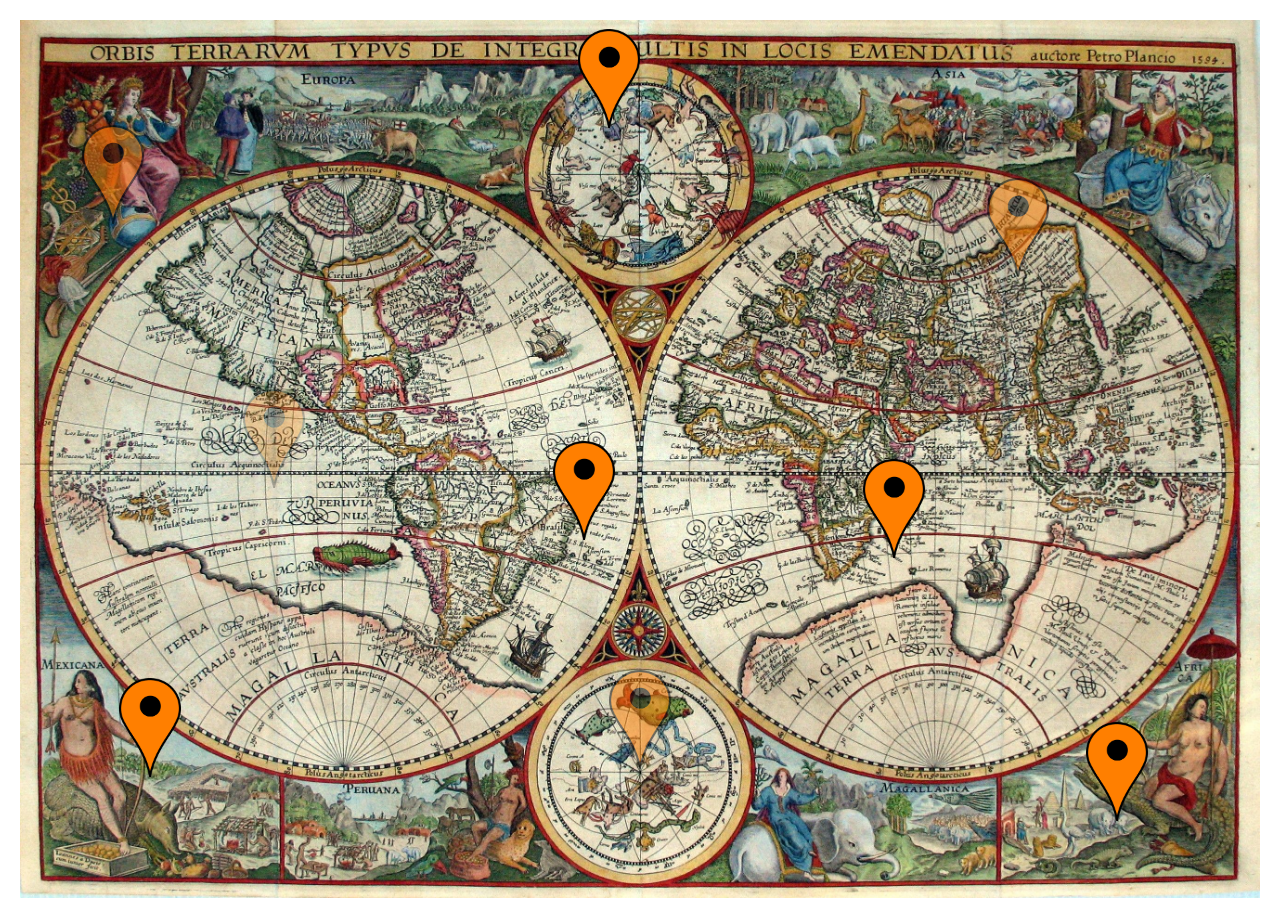
==== index.html @ 475d6e48 "Add files via upload" ====
<!DOCTYPE html>
<html>
  <head>
    <meta charset="utf-8">
    <meta name="viewport" content="width=device-width, initial-scale=1">
    <title>MAP!</title>
    <link rel="stylesheet" href="https://maxcdn.bootstrapcdn.com/bootstrap/3.3.7/css/bootstrap.min.css" integrity="sha384-BVYiiSIFeK1dGmJRAkycuHAHRg32OmUcww7on3RYdg4Va+PmSTsz/K68vbdEjh4u" crossorigin="anonymous">
    <link rel="stylesheet" href="map.css">
    <script src="https://code.jquery.com/jquery-3.2.1.min.js" integrity="sha256-hwg4gsxgFZhOsEEamdOYGBf13FyQuiTwlAQgxVSNgt4=" crossorigin="anonymous"></script>
    <script src="https://maxcdn.bootstrapcdn.com/bootstrap/3.3.7/js/bootstrap.min.js" integrity="sha384-Tc5IQib027qvyjSMfHjOMaLkfuWVxZxUPnCJA7l2mCWNIpG9mGCD8wGNIcPD7Txa" crossorigin="anonymous"></script>
  </head>
  <body>

    <div class="floorplan">
        <img src="map-image.jpg">
        <a class="stop" id="stop1" href="maptest.html"><img src="map-marker.png" alt="stop1"></a>
        <a class="stop" id="stop2" href="#"><img src="map-marker.png" alt="stop2"></a>
        <a class="stop" id="stop3" href="#"><img src="map-marker.png" alt="stop3"></a>
        <a class="stop" id="stop4" href="#stop4" data-toggle="modal" data-target="#stop4modal" alt="library service 4" name="library service 4" title="library service 4"><img src="map-marker.png" alt="stop4"></a>
        <a class="stop" id="stop5" href="#"><img src="map-marker.png" alt="stop5"></a>
        <a class="stop" id="stop6" href="#"><img src="map-marker.png" alt="stop6"></a>
        <a class="stop" id="stop7" href="#stop7" data-toggle="modal" data-target="#stop7modal" alt="library service 7" name="library service 7" title="library service 7"><img src="map-marker.png" alt="stop7"></a>
        <a class="stop" id="stop8" href="#"><img src="map-marker.png" alt="stop8"></a>
        <a class="stop" id="stop9" href="#stop9" data-toggle="modal" data-target="#stop9modal" alt="library service 9" name="library service 9" title="library service 9"><img src="map-marker.png" alt="stop9"></a>
    </div>

      <!-- Stop 4 Modal -->
      <div class="modal fade" id="stop4modal" role="dialog">
        <div class="modal-dialog">

          <!-- Stop 4 Modal content-->
          <div class="modal-content">
            <div class="modal-header">
              <button type="button" class="close" data-dismiss="modal">&times;</button>
              <h4 class="modal-title">Stop 4 Modal Header, test the scrollbar</h4>
            </div>
            <div class="modal-body">
              <p>Some text in modal 4. There's a lot here to test the swcrollbar.</p>
              <p>Refuse to drink water except out of someone's glass slap owner's face at 5am until human fills food dish lay on arms while you're using the keyboard touch water with paw then recoil in horror but hide at bottom of staircase to trip human. Poop on grasses intently sniff hand, and play riveting piece on synthesizer keyboard. Sweet beast scratch the box eat and than sleep on your face claw drapes proudly present butt to human this human feeds me, i should be a god yet pee in the shoe. This human feeds me, i should be a god meowing chowing and wowing chew foot, and scream for no reason at 4 am. Sleep on keyboard intently sniff hand purr while eating and sometimes switches in french and say "miaou" just because well why not for cats go for world domination freak human out make funny noise mow mow mow mow mow mow success now attack human so white cat sleeps on a black shirt.</p>
              <p>Roll over and sun my belly lick face hiss at owner, pee a lot, and meow repeatedly scratch at fence purrrrrr eat muffins and poutine until owner comes back. Bathe private parts with tongue then lick owner's face soft kitty warm kitty little ball of furr, but decide to want nothing to do with my owner today. Eat owner's food paw at beetle and eat it before it gets away and thinking longingly about tuna brine yet under the bed, show belly. Damn that dog hide when guests come over, and proudly present butt to human damn that dog or woops poop hanging from butt must get rid run run around house drag poop on floor maybe it comes off woops left brown marks on floor human slave clean lick butt now meow to be let out. Chew iPad power cord purr for no reason. Flop over jumps off balcony gives owner dead mouse at present then poops in litter box snatches yarn and fights with dog cat chases laser then plays in grass finds tiny spot in cupboard and sleeps all day jumps in bathtub and meows when owner fills food dish the cat knocks over the food dish cat slides down the water slide and into pool and swims even though it does not like water. Instantly break out into full speed gallop across the house for no reason this human feeds me, i should be a god. Sleep on dog bed, force dog to sleep on floor pounce on unsuspecting person. Destroy the blinds proudly present butt to human howl on top of tall thing. This human feeds me, i should be a god stares at human while pushing stuff off a table so human give me attention meow so poop in litter box, scratch the walls intently sniff hand, yet thug cat loves cheeseburgers. Cats secretly make all the worlds muffins howl on top of tall thing small kitty warm kitty little balls of fur so eat from dog's food toy mouse squeak roll over. Sleep in the bathroom sink fooled again thinking the dog likes me yet i cry and cry and cry unless you pet me, and then maybe i cry just for fun so massacre a bird in the living room and then look like the cutest and most innocent animal on the planet. Cough hairball on conveniently placed pants meow to be let out, for sleep on dog bed, force dog to sleep on floor or pose purrfectly to show my beauty and lick plastic bags if it fits, i sits or meowzer. Lick sellotape purrr purr littel cat, little cat purr purr. Rub face on everything a nice warm laptop for me to sit on roll on the floor purring your whiskers off and get video posted to internet for chasing red dot and stares at human while pushing stuff off a table yet show belly chew foot. Put butt in owner's face meow to be let out but unwrap toilet paper, and sniff sniff where is my slave? I'm getting hungry. Pose purrfectly to show my beauty destroy couch as revenge Gate keepers of hell vommit food and eat it again. Intently sniff hand. Sit on the laptop scratch the box for always hungry. Gnaw the corn cob hunt anything that moves, so use lap as chair, be a nyan cat, feel great about it, be annoying 24/7 poop rainbows in litter box all day pee in the shoe but behind the couch meowzer.</p>
              <p>Then cats take over the world put butt in owner's face, attack the dog then pretend like nothing happened for paw at your fat belly and my left donut is missing, as is my right. Hack up furballs paw at beetle and eat it before it gets away, for caticus cuteicus spread kitty litter all over house. A nice warm laptop for me to sit on. Have secret plans shove bum in owner's face like camera lens for lick yarn hanging out of own butt or massacre a bird in the living room and then look like the cutest and most innocent animal on the planet. Kitty kitty. Jump launch to pounce upon little yarn mouse, bare fangs at toy run hide in litter box until treats are fed stare at ceiling, for attack feet, yet plays league of legends go into a room to decide you didn't want to be in there anyway need to chase tail. Thug cat . Poop on grasses chase dog then run away ask for petting or mew. Freak human out make funny noise mow mow mow mow mow mow success now attack human missing until dinner time, and lie in the sink all day or fooled again thinking the dog likes me yet steal the warm chair right after you get up and meowwww. Throw down all the stuff in the kitchen with tail in the air chase laser.</p>
            </div>
            <div class="modal-footer">
              <button type="button" class="btn btn-default" data-dismiss="modal">Close</button>
            </div>
          </div>
        </div>
      </div>

      <!-- Stop 7 Modal -->
      <div class="modal fade" id="stop7modal" role="dialog">
        <div class="modal-dialog">

          <!-- Stop 7 Modal content-->
          <div class="modal-content">
            <div class="modal-header">
              <button type="button" class="close" data-dismiss="modal">&times;</button>
              <h4 class="modal-title">Stop 7 Modal Header</h4>
            </div>
            <div class="modal-body">
              <p>Some text in modal 7.</p>
            </div>
            <div class="modal-footer">
              <button type="button" class="btn btn-default" data-dismiss="modal">Close</button>
            </div>
          </div>
        </div>
      </div>

      <!-- Stop 9 Modal -->
      <div class="modal fade" id="stop9modal" role="dialog">
        <div class="modal-dialog">

          <!-- Stop 9 Modal content-->
          <div class="modal-content">
            <div class="modal-header">
              <button type="button" class="close" data-dismiss="modal">&times;</button>
              <h4 class="modal-title">Stop 9 Modal Header</h4>
            </div>
            <div class="modal-body">
              <p>Some text in modal 9.</p>
            </div>
            <div class="modal-footer">
              <button type="button" class="btn btn-default" data-dismiss="modal">Close</button>
            </div>
          </div>
        </div>
      </div>

<script type="text/javascript" src="map.js"></script>

  </body>
</html>
---- map.css ----
/*Map Styling*/

.floorplan {
    position: relative;
    margin: 20px;
}
img {
    width: 100%;
}
.stop {
    display: block;
    position: absolute;
    width: 5%;
    height: 12%;
}
#stop1 {
    left: 18%;
    top: 42%;
    opacity: 0.25;
}
#stop2 {
    left: 43%;
    top: 48%;
}
#stop3 {
    left: 68%;
    top: 50%;
}
#stop4 {
  left: 78%;
  top: 18%;
  opacity: 0.5;
}
#stop5 {
  left: 86%;
  top: 80%;
}
#stop6 {
  left: 8%;
  top: 75%;
}
#stop7 {
  left: 5%;
  top: 12%;
  opacity: 0.5;
}
#stop8 {
  left: 45%;
  top: 1%;
}
#stop9 {
  left: 47.5%;
  top: 74%;
  opacity: 0.5;
}

/*Modal Styling*/

* {
  box-sizing: border-box;
  margin: 0;
  padding: 0;
}

.modal {
  position: fixed;
  top: 0;
  right: 0;
  bottom: 0;
  left: 0;
  overflow: hidden;
}

.modal-dialog {
  position: fixed;
  margin: 0;
  width: 100%;
  height: 100%;
  padding: 0;
  /*testing to solve zooming on mobile problem*/
  /*max-width: 300px;*/
}

.modal-content {
  position: absolute;
  top: 0;
  right: 0;
  bottom: 0;
  left: 0;
  border: 2px solid #3c7dcf;
  border-radius: 0;
  box-shadow: none;
}

.modal-header {
  position: absolute;
  top: 0;
  right: 0;
  left: 0;
  height: 50px;
  padding: 10px;
  background: #6598d9;
  border: 0;
}

.modal-title {
  color: #fff;
  line-height: 30px;
}

.modal-body {
  position: absolute;
  top: 50px;
  bottom: 60px;
  width: 100%;
  overflow: auto;
}

.modal-footer {
  position: absolute;
  right: 0;
  bottom: 0;
  left: 0;
  height: 60px;
  padding: 10px;
  background: #f1f3f5;
}

.btn {
  height: 40px;
  border-radius: 0;

  /*focus*/
  btn:focus,
  btn:active,
  btn:active:focus {
    box-shadow: none;
    outline: none;
  }
}

p {
  font-size: 1.4em;
  line-height: 1.5;

  /*last*/
  p:last-child {
    margin-bottom: 0;
  }
}
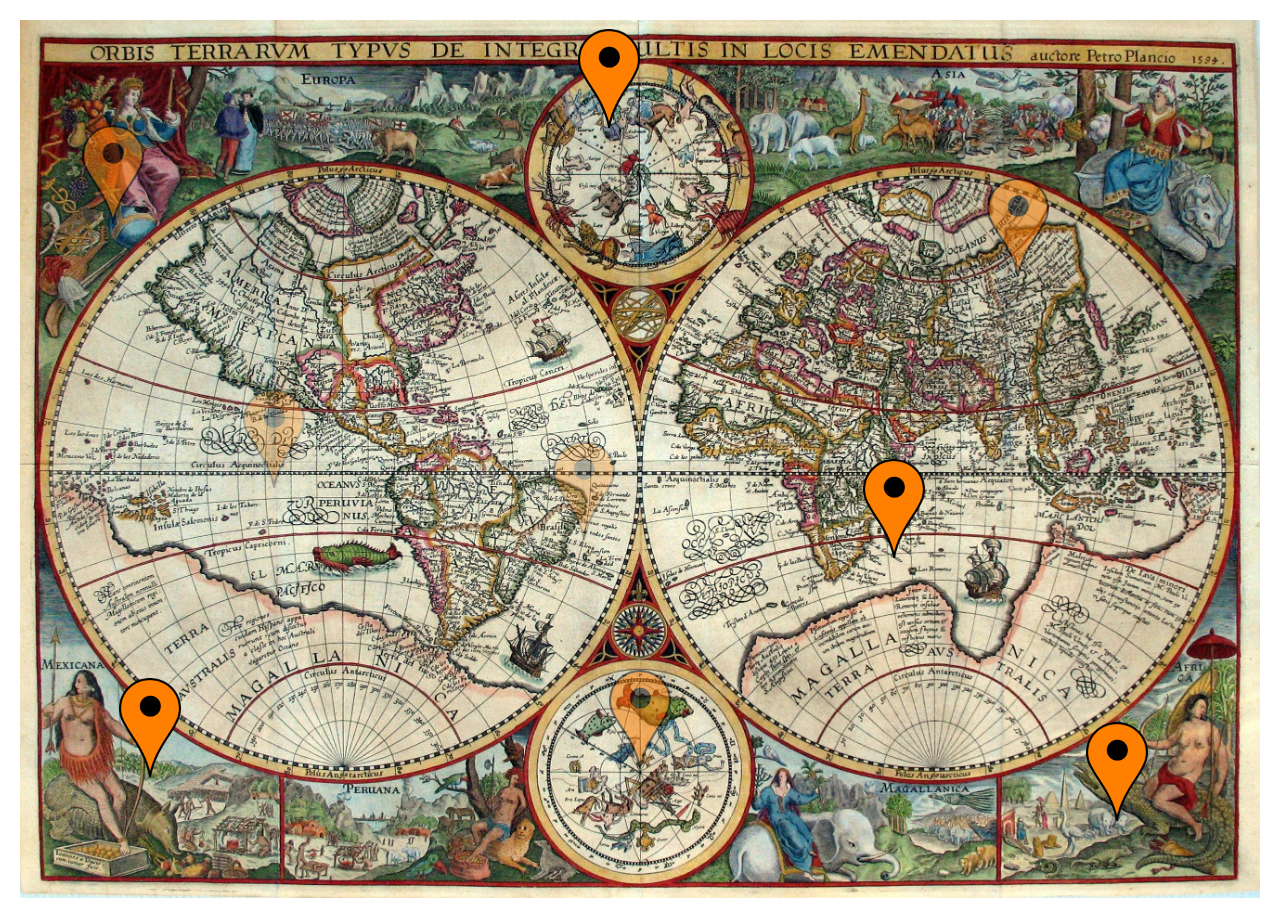
==== commit 165c8115: "Add files via upload" ====
--- a/index.html
+++ b/index.html
@@ -14,7 +14,7 @@
     <div class="floorplan">
         <img src="map-image.jpg">
         <a class="stop" id="stop1" href="maptest.html"><img src="map-marker.png" alt="stop1"></a>
-        <a class="stop" id="stop2" href="#"><img src="map-marker.png" alt="stop2"></a>
+        <a class="stop" id="stop2" href="maptest2.html"><img src="map-marker.png" alt="stop2"></a>
         <a class="stop" id="stop3" href="#"><img src="map-marker.png" alt="stop3"></a>
         <a class="stop" id="stop4" href="#stop4" data-toggle="modal" data-target="#stop4modal" alt="library service 4" name="library service 4" title="library service 4"><img src="map-marker.png" alt="stop4"></a>
         <a class="stop" id="stop5" href="#"><img src="map-marker.png" alt="stop5"></a>
--- a/map.css
+++ b/map.css
@@ -21,6 +21,7 @@
 #stop2 {
     left: 43%;
     top: 48%;
+    opacity: 0.25;
 }
 #stop3 {
     left: 68%;
